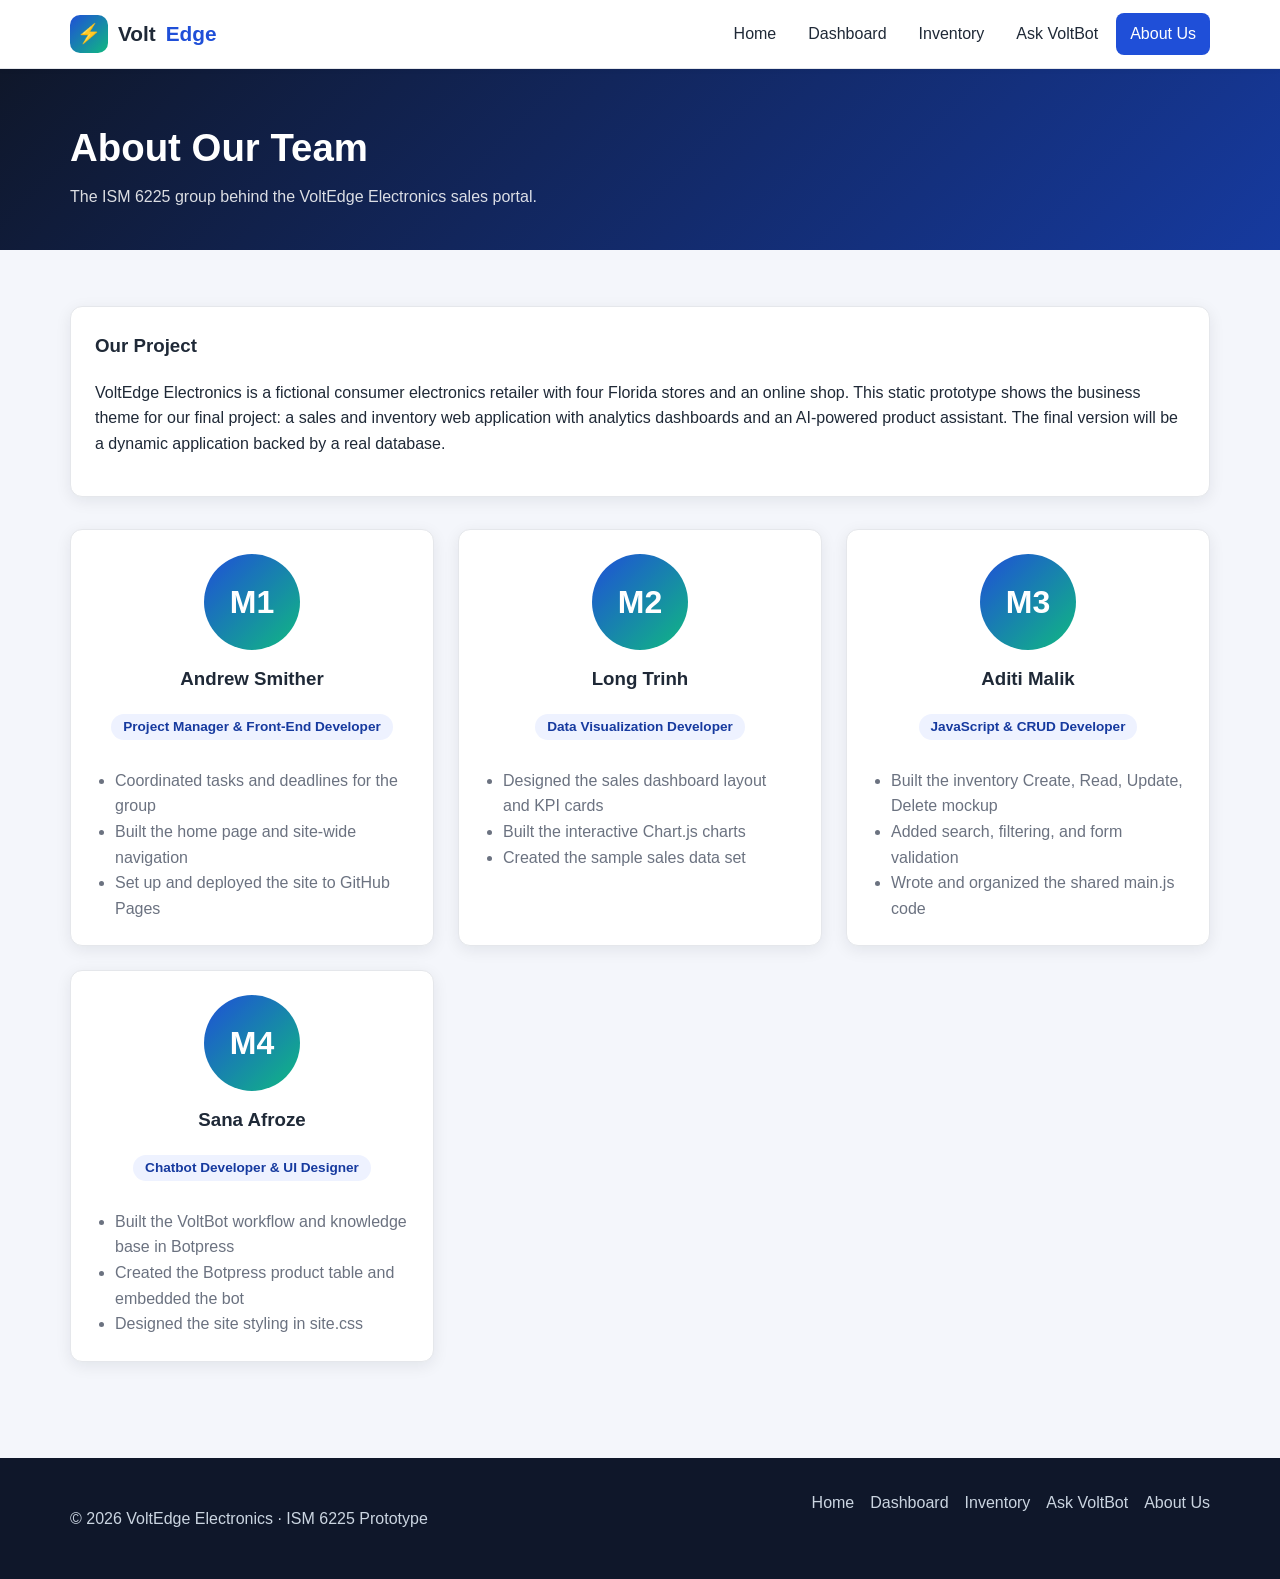
==== aboutus.html @ 8a77fc40 "Add VoltEdge website" ====
<!DOCTYPE html>
<html lang="en">
<head>
  <meta charset="UTF-8">
  <meta name="viewport" content="width=device-width, initial-scale=1.0">
  <title>VoltEdge Electronics | About Us</title>
  <link rel="stylesheet" href="css/site.css">
</head>
<body>
  <header class="site-header">
    <nav class="container nav-bar" aria-label="Main navigation">
      <a href="index.html" class="brand"><span class="brand-logo">⚡</span>Volt<span class="highlight">Edge</span></a>
      <button class="nav-toggle" aria-label="Toggle menu" aria-expanded="false">☰</button>
      <ul class="nav-links">
        <li><a href="index.html">Home</a></li>
        <li><a href="dashboard.html">Dashboard</a></li>
        <li><a href="crud.html">Inventory</a></li>
        <li><a href="bot.html">Ask VoltBot</a></li>
        <li><a href="aboutus.html">About Us</a></li>
      </ul>
    </nav>
  </header>

  <main>
    <section class="page-header">
      <div class="container">
        <h1>About Our Team</h1>
        <p>The ISM 6225 group behind the VoltEdge Electronics sales portal.</p>
      </div>
    </section>

    <section class="section">
      <div class="container">
        <div class="card" style="margin-bottom: 32px;">
          <h3>Our Project</h3>
          <p>VoltEdge Electronics is a fictional consumer electronics retailer with four Florida stores and an online shop. This static prototype shows the business theme for our final project: a sales and inventory web application with analytics dashboards and an AI-powered product assistant. The final version will be a dynamic application backed by a real database.</p>
        </div>

        <!-- Replace the names, roles, and contributions below with your group's details -->
        <div class="grid grid-2">
          <article class="card team-card">
            <div class="avatar">M1</div>
            <h3>Andrew Smither</h3>
            <span class="role">Project Manager &amp; Front-End Developer</span>
            <ul>
              <li>Coordinated tasks and deadlines for the group</li>
              <li>Built the home page and site-wide navigation</li>
              <li>Set up and deployed the site to GitHub Pages</li>
            </ul>
          </article>

          <article class="card team-card">
            <div class="avatar">M2</div>
            <h3>Long Trinh</h3>
            <span class="role">Data Visualization Developer</span>
            <ul>
              <li>Designed the sales dashboard layout and KPI cards</li>
              <li>Built the interactive Chart.js charts</li>
              <li>Created the sample sales data set</li>
            </ul>
          </article>

          <article class="card team-card">
            <div class="avatar">M3</div>
            <h3>Aditi Malik</h3>
            <span class="role">JavaScript &amp; CRUD Developer</span>
            <ul>
              <li>Built the inventory Create, Read, Update, Delete mockup</li>
              <li>Added search, filtering, and form validation</li>
              <li>Wrote and organized the shared main.js code</li>
            </ul>
          </article>

          <article class="card team-card">
            <div class="avatar">M4</div>
            <h3>Sana Afroze</h3>
            <span class="role">Chatbot Developer &amp; UI Designer</span>
            <ul>
              <li>Built the VoltBot workflow and knowledge base in Botpress</li>
              <li>Created the Botpress product table and embedded the bot</li>
              <li>Designed the site styling in site.css</li>
            </ul>
          </article>
        </div>
      </div>
    </section>
  </main>

  <footer class="site-footer">
    <div class="container footer-inner">
      <p>&copy; <span id="year">2026</span> VoltEdge Electronics &middot; ISM 6225 Prototype</p>
      <ul class="footer-links">
        <li><a href="index.html">Home</a></li>
        <li><a href="dashboard.html">Dashboard</a></li>
        <li><a href="crud.html">Inventory</a></li>
        <li><a href="bot.html">Ask VoltBot</a></li>
        <li><a href="aboutus.html">About Us</a></li>
      </ul>
    </div>
  </footer>

  <script src="js/main.js"></script>
</body>
</html>
---- css/site.css ----
/* =========================================================
   VoltEdge Electronics - site.css
   All website styles live in this file.
   ========================================================= */

:root {
  --primary: #1f4fd8;
  --primary-dark: #163a9f;
  --accent: #10b981;
  --danger: #dc2626;
  --warning: #f59e0b;
  --bg: #f4f6fb;
  --surface: #ffffff;
  --text: #1f2937;
  --muted: #6b7280;
  --border: #e5e7eb;
  --radius: 12px;
  --shadow: 0 4px 16px rgba(17, 24, 39, 0.08);
  --max-width: 1180px;
}

* {
  box-sizing: border-box;
}

html {
  scroll-behavior: smooth;
}

body {
  margin: 0;
  font-family: "Segoe UI", Roboto, Helvetica, Arial, sans-serif;
  background: var(--bg);
  color: var(--text);
  line-height: 1.6;
  display: flex;
  flex-direction: column;
  min-height: 100vh;
}

main {
  flex: 1;
}

a {
  color: var(--primary);
}

img {
  max-width: 100%;
}

.container {
  width: 100%;
  max-width: var(--max-width);
  margin: 0 auto;
  padding: 0 20px;
}

/* ---------- Navigation ---------- */
.site-header {
  background: var(--surface);
  border-bottom: 1px solid var(--border);
  position: sticky;
  top: 0;
  z-index: 100;
  box-shadow: 0 1px 6px rgba(0, 0, 0, 0.04);
}

.nav-bar {
  display: flex;
  align-items: center;
  justify-content: space-between;
  height: 68px;
}

.brand {
  display: flex;
  align-items: center;
  gap: 10px;
  font-size: 1.3rem;
  font-weight: 700;
  color: var(--text);
  text-decoration: none;
}

.brand-logo {
  display: grid;
  place-items: center;
  width: 38px;
  height: 38px;
  border-radius: 10px;
  background: linear-gradient(135deg, var(--primary), var(--accent));
  color: #fff;
  font-size: 1.2rem;
}

.brand span.highlight {
  color: var(--primary);
}

.nav-links {
  display: flex;
  gap: 4px;
  list-style: none;
  margin: 0;
  padding: 0;
}

.nav-links a {
  display: block;
  padding: 8px 14px;
  border-radius: 8px;
  color: var(--text);
  text-decoration: none;
  font-weight: 500;
  transition: background 0.2s, color 0.2s;
}

.nav-links a:hover {
  background: #eef2ff;
  color: var(--primary);
}

.nav-links a.active {
  background: var(--primary);
  color: #fff;
}

.nav-toggle {
  display: none;
  background: none;
  border: 1px solid var(--border);
  border-radius: 8px;
  font-size: 1.4rem;
  padding: 4px 12px;
  cursor: pointer;
  color: var(--text);
}

/* ---------- Hero ---------- */
.hero {
  background: linear-gradient(135deg, #0f172a 0%, var(--primary-dark) 60%, var(--primary) 100%);
  color: #fff;
  padding: 90px 0 80px;
}

.hero h1 {
  font-size: clamp(2rem, 5vw, 3.2rem);
  line-height: 1.15;
  margin: 0 0 16px;
}

.hero p {
  font-size: 1.15rem;
  max-width: 640px;
  opacity: 0.9;
  margin: 0 0 28px;
}

.hero-actions {
  display: flex;
  flex-wrap: wrap;
  gap: 12px;
}

.page-header {
  background: linear-gradient(135deg, #0f172a, var(--primary-dark));
  color: #fff;
  padding: 48px 0 40px;
}

.page-header h1 {
  margin: 0 0 6px;
  font-size: clamp(1.7rem, 4vw, 2.4rem);
}

.page-header p {
  margin: 0;
  opacity: 0.85;
}

/* ---------- Buttons ---------- */
.btn {
  display: inline-block;
  padding: 10px 20px;
  border-radius: 8px;
  border: 1px solid transparent;
  font-size: 0.95rem;
  font-weight: 600;
  text-decoration: none;
  cursor: pointer;
  transition: background 0.2s, transform 0.1s;
}

.btn:active {
  transform: translateY(1px);
}

.btn-primary {
  background: var(--primary);
  color: #fff;
}

.btn-primary:hover {
  background: var(--primary-dark);
}

.btn-light {
  background: #fff;
  color: var(--primary-dark);
}

.btn-light:hover {
  background: #e0e7ff;
}

.btn-outline {
  background: transparent;
  color: #fff;
  border-color: rgba(255, 255, 255, 0.6);
}

.btn-outline:hover {
  background: rgba(255, 255, 255, 0.1);
}

.btn-secondary {
  background: #e5e7eb;
  color: var(--text);
}

.btn-secondary:hover {
  background: #d1d5db;
}

.btn-danger {
  background: var(--danger);
  color: #fff;
}

.btn-danger:hover {
  background: #b91c1c;
}

.btn-sm {
  padding: 6px 12px;
  font-size: 0.85rem;
}

/* ---------- Sections & Cards ---------- */
.section {
  padding: 56px 0;
}

.section-title {
  text-align: center;
  margin: 0 0 8px;
  font-size: 1.8rem;
}

.section-subtitle {
  text-align: center;
  color: var(--muted);
  margin: 0 auto 36px;
  max-width: 640px;
}

.grid {
  display: grid;
  gap: 24px;
}

.grid-2 {
  grid-template-columns: repeat(auto-fit, minmax(320px, 1fr));
}

.grid-3 {
  grid-template-columns: repeat(auto-fit, minmax(260px, 1fr));
}

.grid-4 {
  grid-template-columns: repeat(auto-fit, minmax(200px, 1fr));
}

.card {
  background: var(--surface);
  border: 1px solid var(--border);
  border-radius: var(--radius);
  box-shadow: var(--shadow);
  padding: 24px;
}

.card h3 {
  margin-top: 0;
}

.feature-icon {
  display: grid;
  place-items: center;
  width: 48px;
  height: 48px;
  border-radius: 12px;
  background: #eef2ff;
  font-size: 1.5rem;
  margin-bottom: 12px;
}

.feature-card p {
  color: var(--muted);
  margin-bottom: 16px;
}

.stats-band {
  background: var(--surface);
  border-top: 1px solid var(--border);
  border-bottom: 1px solid var(--border);
}

.stat {
  text-align: center;
}

.stat .value {
  font-size: 2rem;
  font-weight: 700;
  color: var(--primary);
}

.stat .label {
  color: var(--muted);
}

.cta {
  text-align: center;
  background: linear-gradient(135deg, var(--primary), var(--accent));
  color: #fff;
  border-radius: var(--radius);
  padding: 44px 24px;
}

.cta h2 {
  margin-top: 0;
}

/* ---------- KPI cards (dashboard) ---------- */
.kpi {
  display: flex;
  flex-direction: column;
  gap: 4px;
}

.kpi .kpi-label {
  color: var(--muted);
  font-size: 0.9rem;
}

.kpi .kpi-value {
  font-size: 1.8rem;
  font-weight: 700;
}

.kpi .kpi-change {
  font-size: 0.85rem;
  font-weight: 600;
}

.kpi .up {
  color: var(--accent);
}

.kpi .down {
  color: var(--danger);
}

.chart-card {
  display: flex;
  flex-direction: column;
}

.chart-header {
  display: flex;
  flex-wrap: wrap;
  align-items: center;
  justify-content: space-between;
  gap: 10px;
  margin-bottom: 12px;
}

.chart-header h3 {
  margin: 0;
}

.chart-wrap {
  position: relative;
  height: 320px;
}

.chart-wide {
  grid-column: 1 / -1;
}

.dashboard-controls {
  display: flex;
  flex-wrap: wrap;
  align-items: center;
  gap: 12px;
  margin-bottom: 24px;
}

/* ---------- Team (about us) ---------- */
.team-card {
  text-align: center;
}

.avatar {
  width: 96px;
  height: 96px;
  border-radius: 50%;
  margin: 0 auto 14px;
  display: grid;
  place-items: center;
  font-size: 2rem;
  font-weight: 700;
  color: #fff;
  background: linear-gradient(135deg, var(--primary), var(--accent));
}

.role {
  display: inline-block;
  background: #eef2ff;
  color: var(--primary-dark);
  border-radius: 999px;
  padding: 2px 12px;
  font-size: 0.85rem;
  font-weight: 600;
  margin-bottom: 12px;
}

.team-card ul {
  text-align: left;
  padding-left: 20px;
  color: var(--muted);
  margin-bottom: 0;
}

/* ---------- Forms ---------- */
.form-grid {
  display: grid;
  grid-template-columns: repeat(auto-fit, minmax(200px, 1fr));
  gap: 16px;
}

.form-group {
  display: flex;
  flex-direction: column;
  gap: 6px;
}

.form-group.full {
  grid-column: 1 / -1;
}

label {
  font-weight: 600;
  font-size: 0.9rem;
}

input,
select,
textarea {
  font: inherit;
  padding: 10px 12px;
  border: 1px solid var(--border);
  border-radius: 8px;
  background: #fff;
  color: var(--text);
}

input:focus,
select:focus,
textarea:focus {
  outline: 2px solid #c7d2fe;
  border-color: var(--primary);
}

.form-actions {
  display: flex;
  flex-wrap: wrap;
  gap: 10px;
  margin-top: 18px;
}

.mode-badge {
  display: inline-block;
  padding: 2px 10px;
  border-radius: 999px;
  font-size: 0.8rem;
  font-weight: 700;
  background: #dcfce7;
  color: #166534;
  margin-left: 8px;
  vertical-align: middle;
}

.mode-badge.edit {
  background: #fef3c7;
  color: #92400e;
}

/* ---------- Tables ---------- */
.table-toolbar {
  display: flex;
  flex-wrap: wrap;
  justify-content: space-between;
  align-items: center;
  gap: 12px;
  margin-bottom: 14px;
}

.table-toolbar input,
.table-toolbar select {
  min-width: 200px;
}

.table-responsive {
  width: 100%;
  overflow-x: auto;
}

table {
  width: 100%;
  border-collapse: collapse;
  font-size: 0.95rem;
}

th,
td {
  text-align: left;
  padding: 12px;
  border-bottom: 1px solid var(--border);
  white-space: nowrap;
}

th {
  background: #f9fafb;
  font-size: 0.8rem;
  text-transform: uppercase;
  letter-spacing: 0.04em;
  color: var(--muted);
}

tbody tr:hover {
  background: #f9fafb;
}

td.actions {
  display: flex;
  gap: 6px;
}

.empty-row td {
  text-align: center;
  color: var(--muted);
  padding: 28px;
}

.stock-badge {
  padding: 2px 10px;
  border-radius: 999px;
  font-size: 0.8rem;
  font-weight: 600;
}

.stock-ok {
  background: #dcfce7;
  color: #166534;
}

.stock-low {
  background: #fef3c7;
  color: #92400e;
}

.stock-out {
  background: #fee2e2;
  color: #991b1b;
}

/* ---------- Toast ---------- */
.toast {
  position: fixed;
  bottom: 24px;
  right: 24px;
  background: #111827;
  color: #fff;
  padding: 12px 20px;
  border-radius: 8px;
  box-shadow: var(--shadow);
  opacity: 0;
  transform: translateY(12px);
  transition: opacity 0.25s, transform 0.25s;
  pointer-events: none;
  z-index: 200;
}

.toast.show {
  opacity: 1;
  transform: translateY(0);
}

/* ---------- Bot page ---------- */
.sample-questions {
  list-style: none;
  padding: 0;
  margin: 0;
  display: grid;
  gap: 10px;
}

.sample-questions li {
  background: #f9fafb;
  border: 1px solid var(--border);
  border-left: 4px solid var(--primary);
  border-radius: 8px;
  padding: 10px 14px;
}

.bot-placeholder {
  border: 2px dashed #c7d2fe;
  border-radius: var(--radius);
  background: #f8faff;
  min-height: 420px;
  display: grid;
  place-items: center;
  text-align: center;
  padding: 24px;
  color: var(--muted);
}

.bot-placeholder .bot-icon {
  font-size: 3rem;
}

.steps {
  padding-left: 20px;
  margin: 0;
}

.steps li {
  margin-bottom: 6px;
}

/* ---------- Footer ---------- */
.site-footer {
  background: #0f172a;
  color: #cbd5e1;
  padding: 32px 0;
  margin-top: 40px;
}

.footer-inner {
  display: flex;
  flex-wrap: wrap;
  justify-content: space-between;
  gap: 16px;
}

.footer-links {
  display: flex;
  flex-wrap: wrap;
  gap: 16px;
  list-style: none;
  margin: 0;
  padding: 0;
}

.footer-links a {
  color: #cbd5e1;
  text-decoration: none;
}

.footer-links a:hover {
  color: #fff;
}

/* ---------- Responsive ---------- */
@media (max-width: 860px) {
  .nav-toggle {
    display: block;
  }

  .nav-links {
    display: none;
    position: absolute;
    top: 68px;
    left: 0;
    right: 0;
    flex-direction: column;
    background: var(--surface);
    border-bottom: 1px solid var(--border);
    padding: 10px 20px 16px;
    box-shadow: var(--shadow);
  }

  .nav-links.open {
    display: flex;
  }

  .grid-2,
  .grid-3 {
    grid-template-columns: 1fr;
  }

  .chart-wrap {
    height: 280px;
  }
}
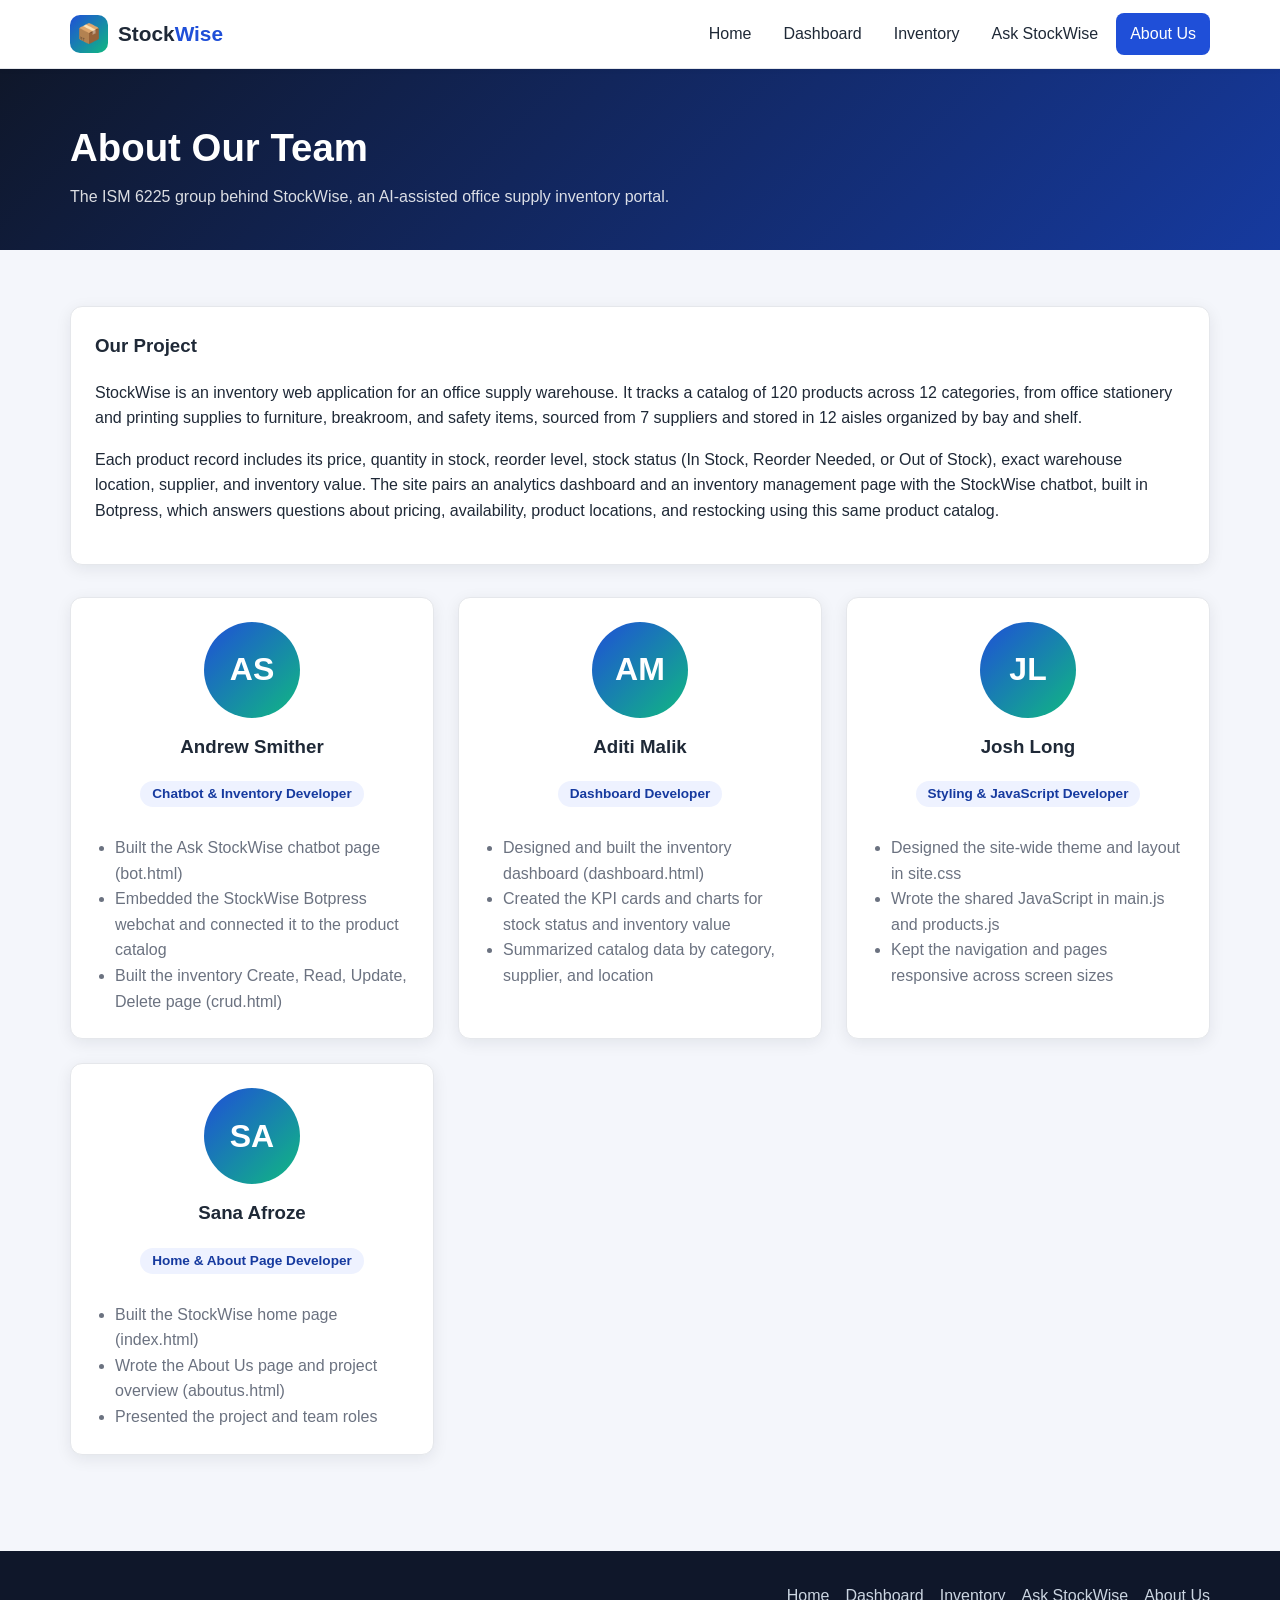
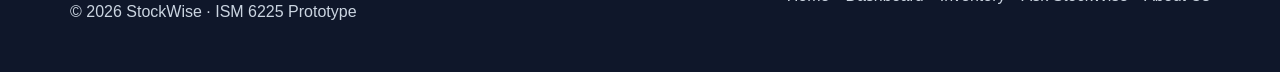
==== commit 6de52016: "Index, About Us Page Edits" ====
--- a/aboutus.html
+++ b/aboutus.html
@@ -3,19 +3,19 @@
 <head>
   <meta charset="UTF-8">
   <meta name="viewport" content="width=device-width, initial-scale=1.0">
-  <title>VoltEdge Electronics | About Us</title>
+  <title>StockWise | About Us</title>
   <link rel="stylesheet" href="css/site.css">
 </head>
 <body>
   <header class="site-header">
     <nav class="container nav-bar" aria-label="Main navigation">
-      <a href="index.html" class="brand"><span class="brand-logo">⚡</span>Volt<span class="highlight">Edge</span></a>
+      <a href="index.html" class="brand"><span class="brand-logo">📦</span><span>Stock<span class="highlight">Wise</span></span></a>
       <button class="nav-toggle" aria-label="Toggle menu" aria-expanded="false">☰</button>
       <ul class="nav-links">
         <li><a href="index.html">Home</a></li>
         <li><a href="dashboard.html">Dashboard</a></li>
         <li><a href="crud.html">Inventory</a></li>
-        <li><a href="bot.html">Ask VoltBot</a></li>
+        <li><a href="bot.html">Ask StockWise</a></li>
         <li><a href="aboutus.html">About Us</a></li>
       </ul>
     </nav>
@@ -25,7 +25,7 @@
     <section class="page-header">
       <div class="container">
         <h1>About Our Team</h1>
-        <p>The ISM 6225 group behind the VoltEdge Electronics sales portal.</p>
+        <p>The ISM 6225 group behind StockWise, an AI-assisted office supply inventory portal.</p>
       </div>
     </section>
 
@@ -33,52 +33,53 @@
       <div class="container">
         <div class="card" style="margin-bottom: 32px;">
           <h3>Our Project</h3>
-          <p>VoltEdge Electronics is a fictional consumer electronics retailer with four Florida stores and an online shop. This static prototype shows the business theme for our final project: a sales and inventory web application with analytics dashboards and an AI-powered product assistant. The final version will be a dynamic application backed by a real database.</p>
+          <p>StockWise is an inventory web application for an office supply warehouse. It tracks a catalog of 120 products across 12 categories, from office stationery and printing supplies to furniture, breakroom, and safety items, sourced from 7 suppliers and stored in 12 aisles organized by bay and shelf.</p>
+          <p>Each product record includes its price, quantity in stock, reorder level, stock status (In Stock, Reorder Needed, or Out of Stock), exact warehouse location, supplier, and inventory value. The site pairs an analytics dashboard and an inventory management page with the StockWise chatbot, built in Botpress, which answers questions about pricing, availability, product locations, and restocking using this same product catalog.</p>
+          <!-- <p><a href="https://cdn.botpress.cloud/webchat/v3.7/shareable.html?configUrl=https://files.bpcontent.cloud/2026/10/23/18/20261023184203-ZKYM89MN.json" target="_blank" rel="noopener">Open the StockWise chatbot in a new tab</a></p> -->
         </div>
 
-        <!-- Replace the names, roles, and contributions below with your group's details -->
         <div class="grid grid-2">
           <article class="card team-card">
-            <div class="avatar">M1</div>
+            <div class="avatar">AS</div>
             <h3>Andrew Smither</h3>
-            <span class="role">Project Manager &amp; Front-End Developer</span>
+            <span class="role">Chatbot &amp; Inventory Developer</span>
             <ul>
-              <li>Coordinated tasks and deadlines for the group</li>
-              <li>Built the home page and site-wide navigation</li>
-              <li>Set up and deployed the site to GitHub Pages</li>
+              <li>Built the Ask StockWise chatbot page (bot.html)</li>
+              <li>Embedded the StockWise Botpress webchat and connected it to the product catalog</li>
+              <li>Built the inventory Create, Read, Update, Delete page (crud.html)</li>
             </ul>
           </article>
 
           <article class="card team-card">
-            <div class="avatar">M2</div>
-            <h3>Long Trinh</h3>
-            <span class="role">Data Visualization Developer</span>
+            <div class="avatar">AM</div>
+            <h3>Aditi Malik</h3>
+            <span class="role">Dashboard Developer</span>
             <ul>
-              <li>Designed the sales dashboard layout and KPI cards</li>
-              <li>Built the interactive Chart.js charts</li>
-              <li>Created the sample sales data set</li>
+              <li>Designed and built the inventory dashboard (dashboard.html)</li>
+              <li>Created the KPI cards and charts for stock status and inventory value</li>
+              <li>Summarized catalog data by category, supplier, and location</li>
             </ul>
           </article>
 
           <article class="card team-card">
-            <div class="avatar">M3</div>
-            <h3>Aditi Malik</h3>
-            <span class="role">JavaScript &amp; CRUD Developer</span>
+            <div class="avatar">JL</div>
+            <h3>Josh Long</h3>
+            <span class="role">Styling &amp; JavaScript Developer</span>
             <ul>
-              <li>Built the inventory Create, Read, Update, Delete mockup</li>
-              <li>Added search, filtering, and form validation</li>
-              <li>Wrote and organized the shared main.js code</li>
+              <li>Designed the site-wide theme and layout in site.css</li>
+              <li>Wrote the shared JavaScript in main.js and products.js</li>
+              <li>Kept the navigation and pages responsive across screen sizes</li>
             </ul>
           </article>
 
           <article class="card team-card">
-            <div class="avatar">M4</div>
+            <div class="avatar">SA</div>
             <h3>Sana Afroze</h3>
-            <span class="role">Chatbot Developer &amp; UI Designer</span>
+            <span class="role">Home &amp; About Page Developer</span>
             <ul>
-              <li>Built the VoltBot workflow and knowledge base in Botpress</li>
-              <li>Created the Botpress product table and embedded the bot</li>
-              <li>Designed the site styling in site.css</li>
+              <li>Built the StockWise home page (index.html)</li>
+              <li>Wrote the About Us page and project overview (aboutus.html)</li>
+              <li>Presented the project and team roles</li>
             </ul>
           </article>
         </div>
@@ -88,12 +89,12 @@
 
   <footer class="site-footer">
     <div class="container footer-inner">
-      <p>&copy; <span id="year">2026</span> VoltEdge Electronics &middot; ISM 6225 Prototype</p>
+      <p>&copy; <span id="year">2026</span> StockWise &middot; ISM 6225 Prototype</p>
       <ul class="footer-links">
         <li><a href="index.html">Home</a></li>
         <li><a href="dashboard.html">Dashboard</a></li>
         <li><a href="crud.html">Inventory</a></li>
-        <li><a href="bot.html">Ask VoltBot</a></li>
+        <li><a href="bot.html">Ask StockWise</a></li>
         <li><a href="aboutus.html">About Us</a></li>
       </ul>
     </div>
--- a/css/site.css
+++ b/css/site.css
@@ -291,6 +291,32 @@
   padding: 24px;
 }
 
+.bot-layout {
+  display: grid;
+  grid-template-columns: minmax(0, 1.65fr) minmax(260px, 0.9fr);
+  gap: 24px;
+  align-items: start;
+}
+
+.bot-chat-card {
+  width: 100%;
+  max-width: 420px;
+  min-height: 250px;
+  margin: 0 auto;
+  align-self: start;
+  display: flex;
+  flex-direction: column;
+  justify-content: center;
+}
+
+.bot-chat-card h3 {
+  margin-bottom: 16px;
+}
+
+.bot-chat-card p {
+  margin: 0 0 16px;
+}
+
 .card h3 {
   margin-top: 0;
 }
@@ -708,7 +734,8 @@
   }
 
   .grid-2,
-  .grid-3 {
+  .grid-3,
+  .bot-layout {
     grid-template-columns: 1fr;
   }
 
@@ -716,3 +743,31 @@
     height: 280px;
   }
 }
+
+/* Scrollable Inventory Table */
+.inventory-scroll {
+  max-height: 420px;
+  overflow-y: auto;
+  overflow-x: auto;
+  border: 1px solid #ddd;
+  border-radius: 8px;
+  background: #fff;
+  position: relative;
+}
+
+/* Keep table headers visible while scrolling */
+.inventory-scroll thead th {
+  position: sticky;
+  top: 0;
+  z-index: 2;
+  background-color: #f4f4f4;
+  box-shadow: inset 0 -1px 0 var(--border);
+}
+
+/* Prevent columns from becoming too narrow */
+.inventory-scroll table {
+  width: 100%;
+  min-width: 900px;
+  border-collapse: separate;
+  border-spacing: 0;
+}
